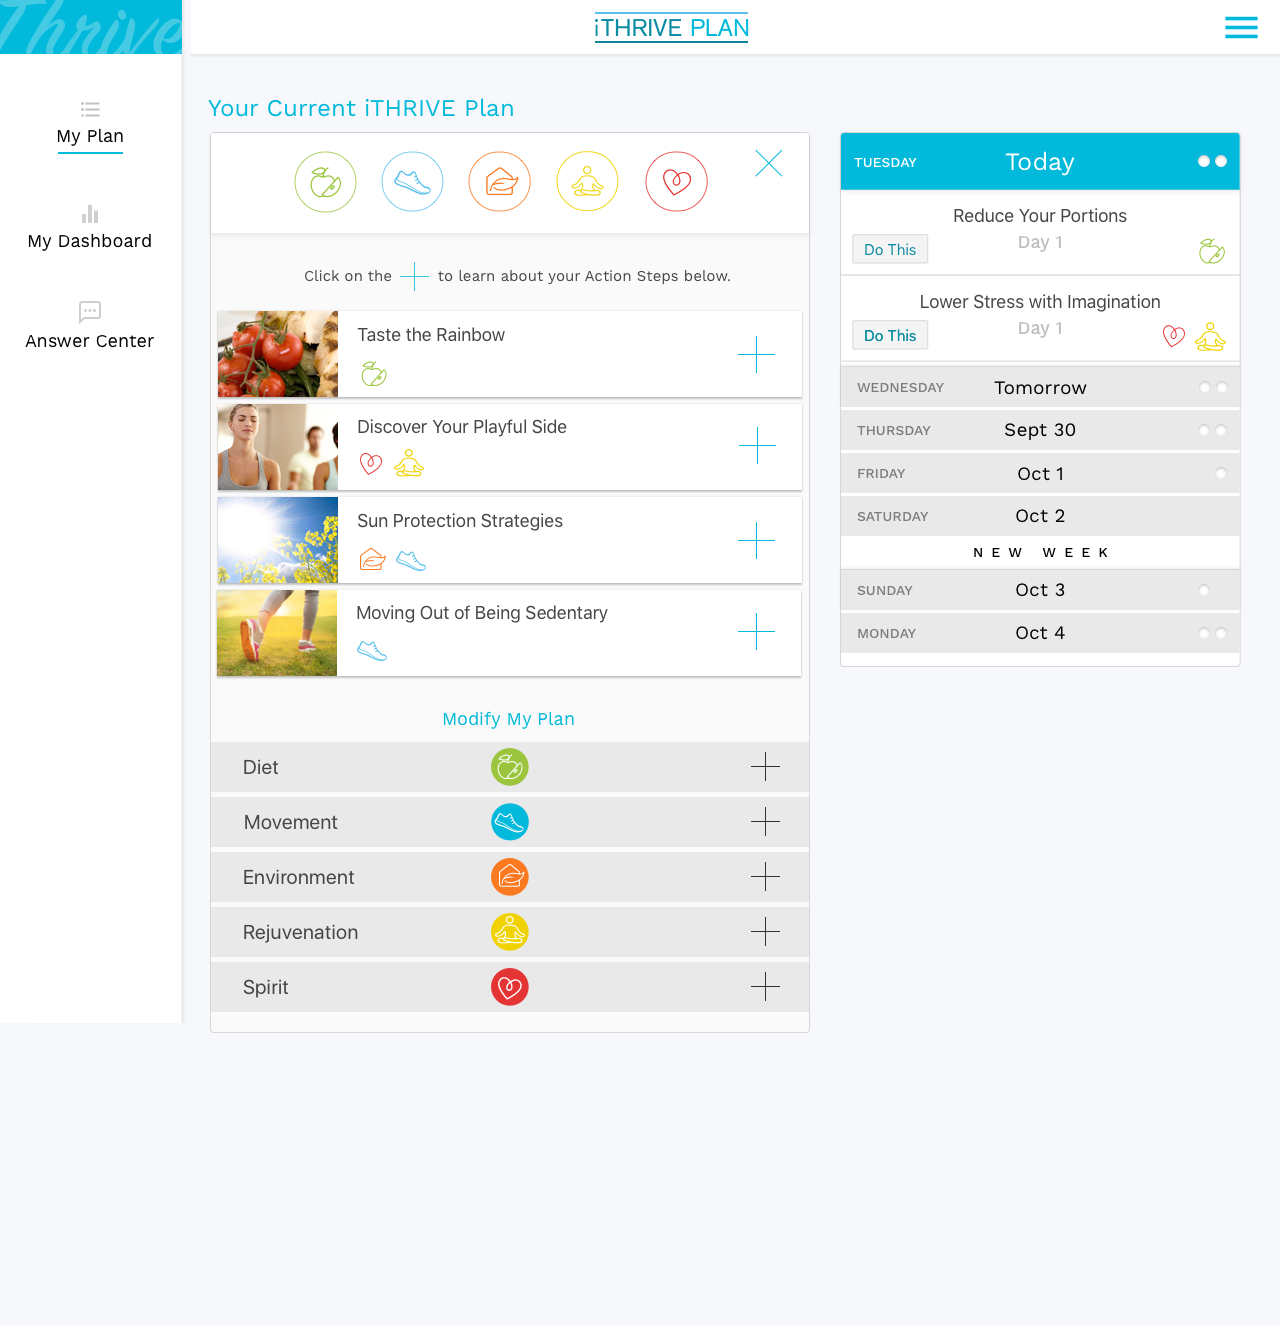
==== index.html @ 88c5feff "adding files" ====
<!DOCTYPE html>
<html>
  <head>
    <meta charset="UTF-8">
    <title>ithrive - do this</title>
	
	<style type="text/css">
	  
   		body, html {
			margin: 0;
			padding: 0;
			height: 100%;
		}
		body {
 			background: #F7F8FB url(images/bg.png) repeat-x; 
			/*background: #fff;*/
		}
	    
	    
	    #top {
		    height:3px;
		    width:100%;
		    background: #F9B804;
		    position:fixed;
		    top:0;
		}
		
		#centerCol {
			margin-left: auto;
			margin-right: auto;
			padding-left: 170px;
			padding-bottom: 160px;
			width: 1099px;
		}

		#left_nav {
			position: fixed;
			left: 0;
			top: 0;
			background: url(images/navbg.png) left bottom no-repeat;
			height: 100%;
		}

		.burger {
			position: fixed;
			right: 22px;
			top:16px;
		}	
  </style>

  </head>
  <body>
  	<div id="centerCol">
		<img src="images/site.png" alt="" />
  	<div>
  	<div id="left_nav">
  		<img src="images/nav.png" alt="" />
	</div>
	<img class="burger" src="images/hamburger.png" alt="" />
  </body>
</html>
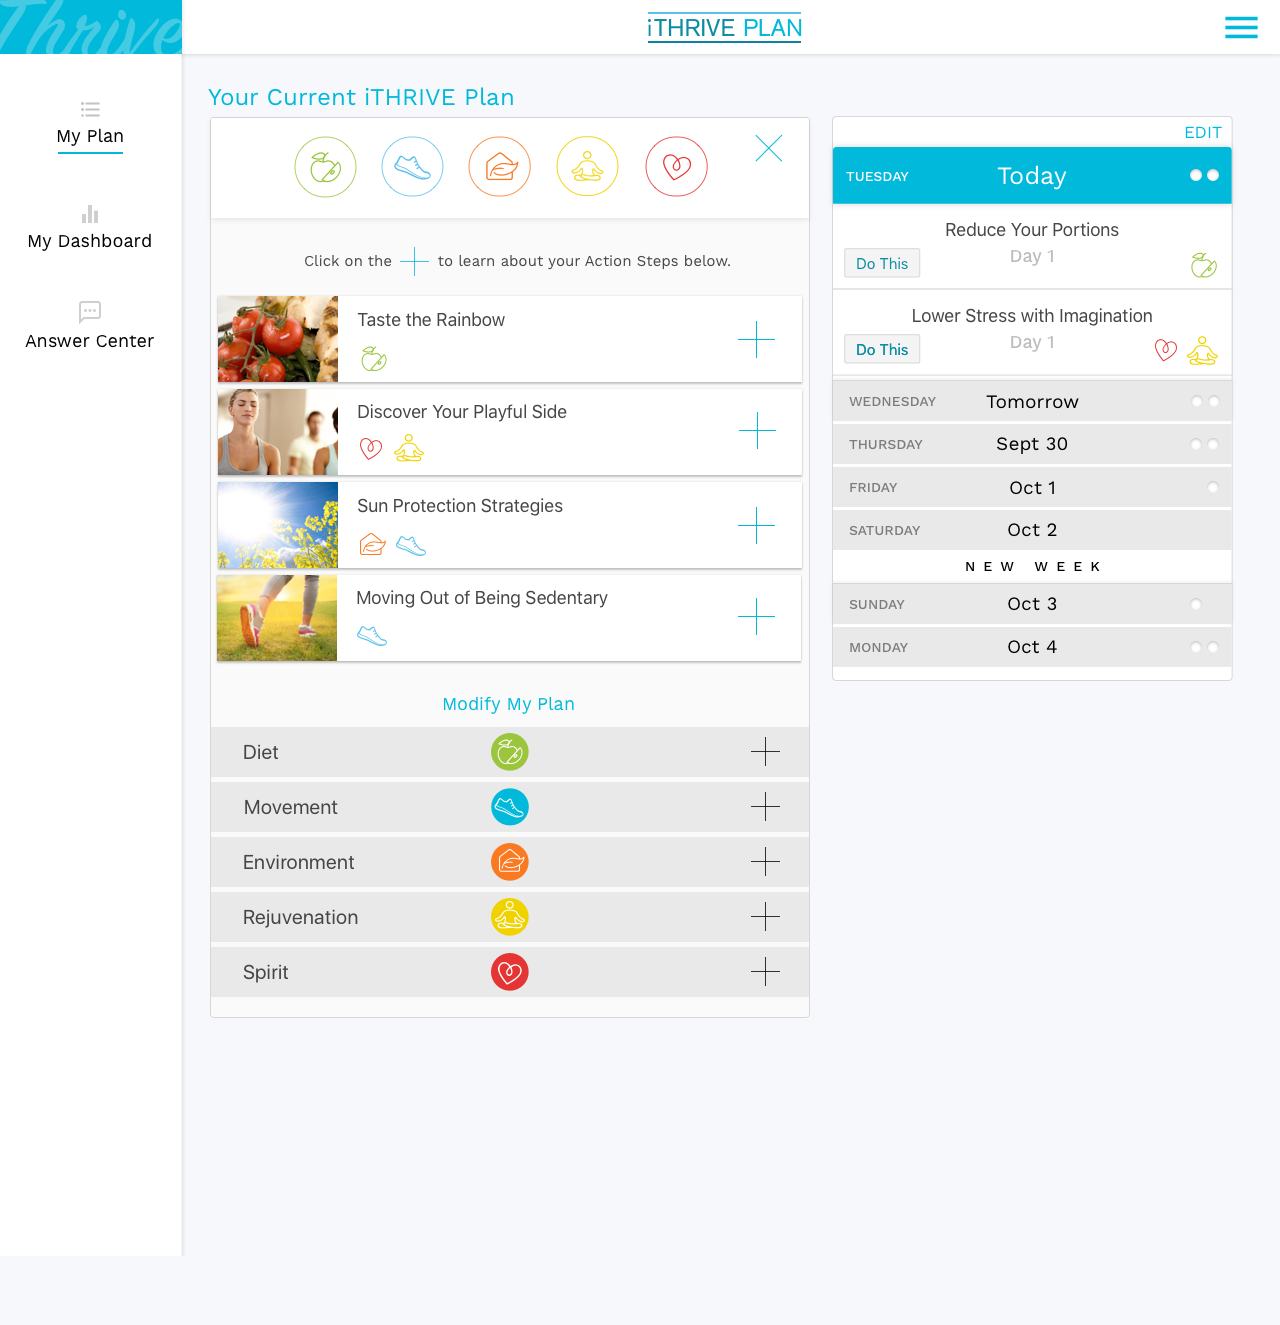
==== commit ef70b058: "add" ====
--- a/index.html
+++ b/index.html
@@ -37,12 +37,12 @@
 			position: fixed;
 			left: 0;
 			top: 0;
-			background: url(images/navbg.png) left bottom no-repeat;
+			/*background: url(images/navbg.png) left bottom no-repeat;*/
 			height: 100%;
 		}
 
 		.burger {
-			position: fixed;
+			position: absolute;
 			right: 22px;
 			top:16px;
 		}	
@@ -52,10 +52,10 @@
   <body>
   	<div id="centerCol">
 		<img src="images/site.png" alt="" />
+		<img class="burger" src="images/hamburger.png" alt="" />
   	<div>
   	<div id="left_nav">
   		<img src="images/nav.png" alt="" />
-	</div>
-	<img class="burger" src="images/hamburger.png" alt="" />
+	</div>	
   </body>
 </html>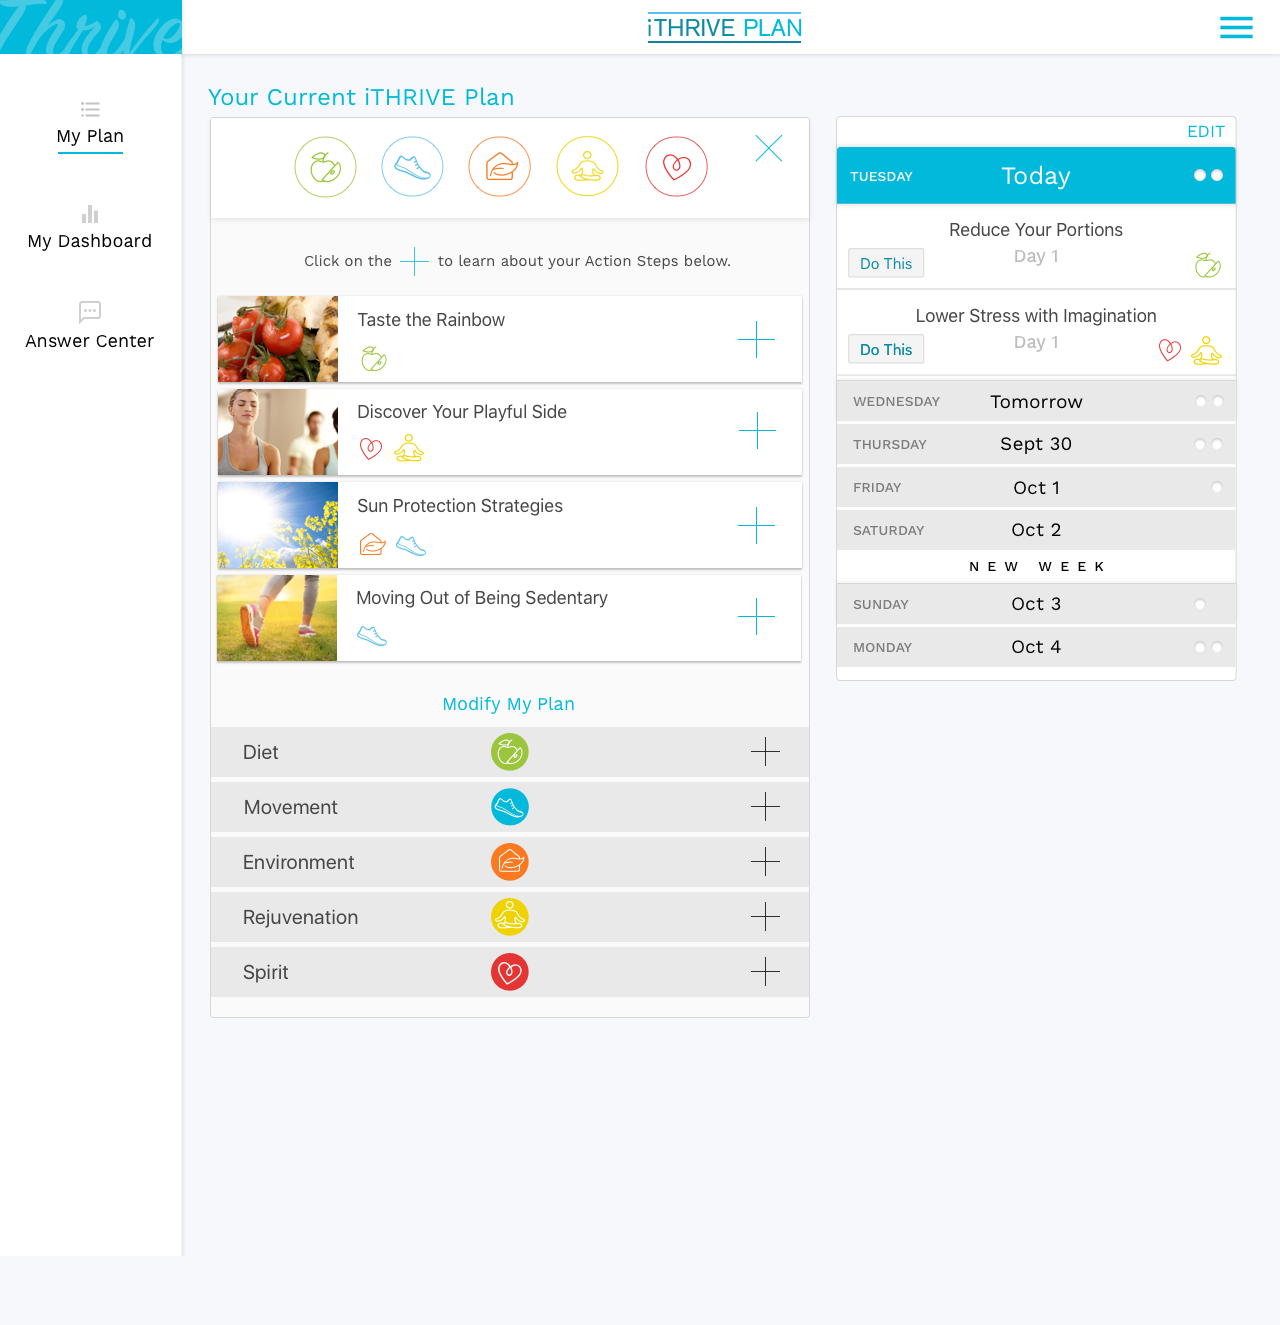
==== commit aa9eff05: "add" ====
--- a/index.html
+++ b/index.html
@@ -5,17 +5,12 @@
     <title>ithrive - do this</title>
 	
 	<style type="text/css">
-	  
-   		body, html {
-			margin: 0;
-			padding: 0;
-			height: 100%;
-		}
+   		body, html {margin: 0; padding: 0; height: 100%;}
+   		
 		body {
  			background: #F7F8FB url(images/bg.png) repeat-x; 
 			/*background: #fff;*/
 		}
-	    
 	    
 	    #top {
 		    height:3px;
@@ -26,6 +21,7 @@
 		}
 		
 		#centerCol {
+			position: relative;
 			margin-left: auto;
 			margin-right: auto;
 			padding-left: 170px;
@@ -45,7 +41,17 @@
 			position: absolute;
 			right: 22px;
 			top:16px;
-		}	
+		}
+
+		div.positioner {
+			position: absolute;
+			left: 826px;
+		}
+
+		.sched {
+			position: fixed;
+			top:116px;
+		}
   </style>
 
   </head>
@@ -53,6 +59,9 @@
   	<div id="centerCol">
 		<img src="images/site.png" alt="" />
 		<img class="burger" src="images/hamburger.png" alt="" />
+		<div class="positioner">
+			<img class="sched" src="images/sched.png" alt="" />
+		</div>	
   	<div>
   	<div id="left_nav">
   		<img src="images/nav.png" alt="" />
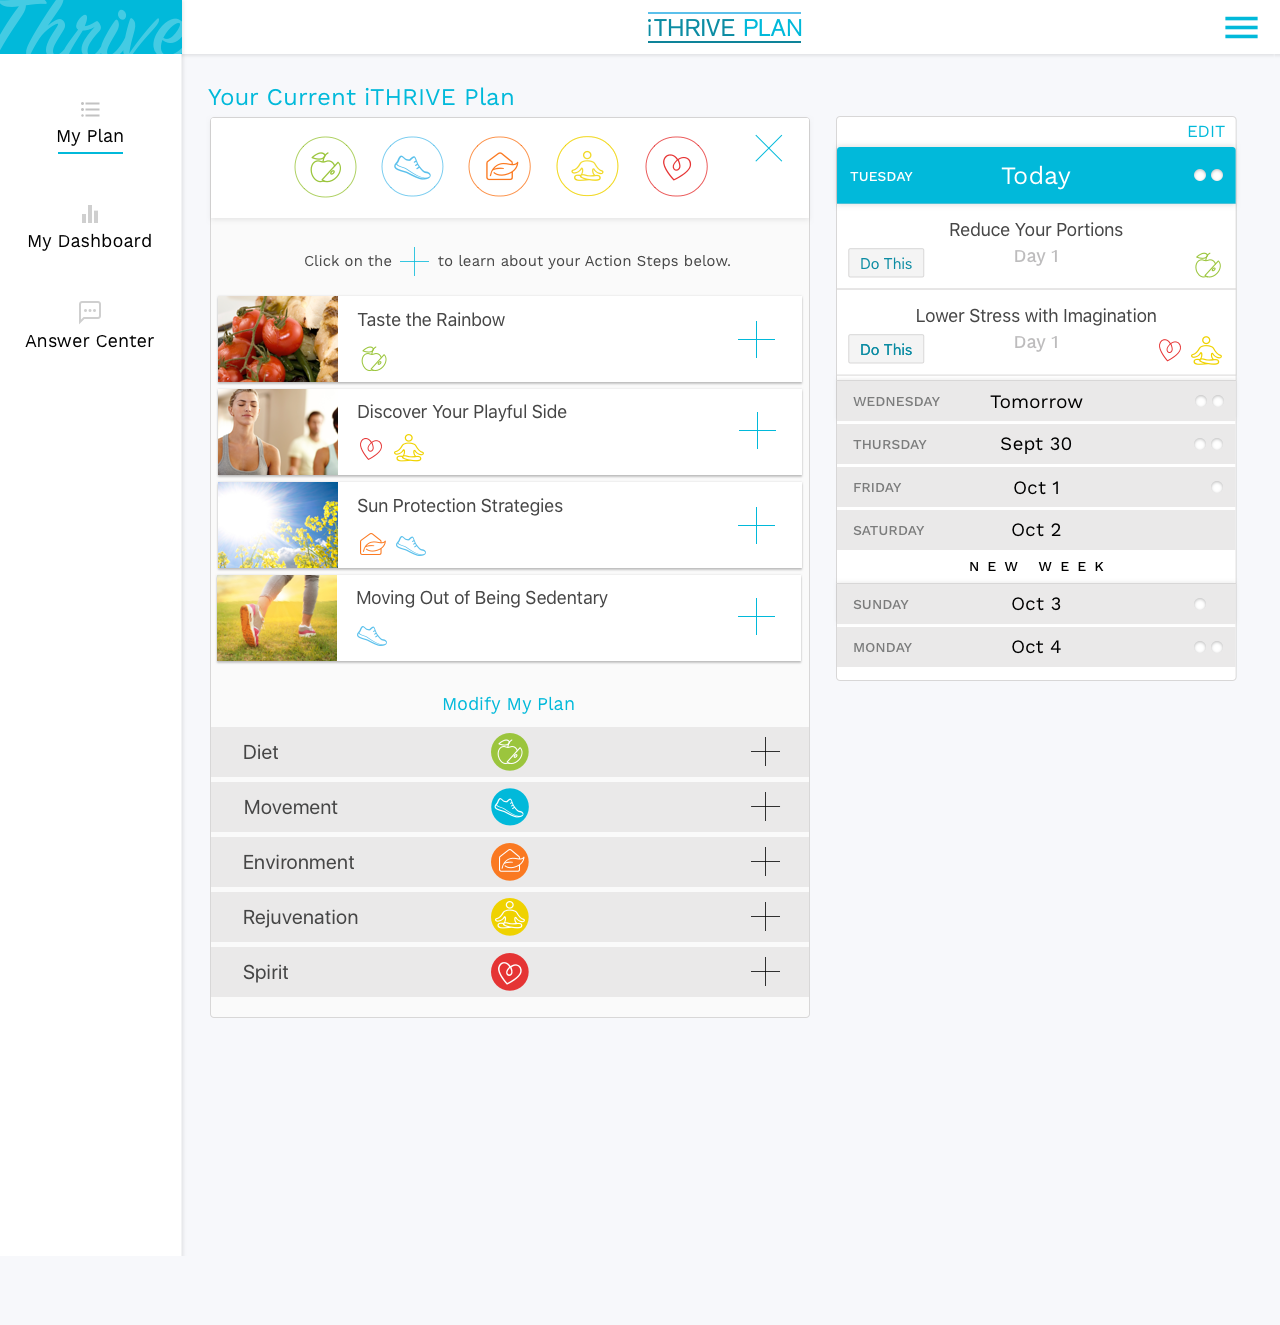
==== commit bbc28b6c: "add" ====
--- a/index.html
+++ b/index.html
@@ -6,7 +6,7 @@
 	
 	<style type="text/css">
    		body, html {margin: 0; padding: 0; height: 100%;}
-   		
+
 		body {
  			background: #F7F8FB url(images/bg.png) repeat-x; 
 			/*background: #fff;*/
@@ -38,7 +38,7 @@
 		}
 
 		.burger {
-			position: absolute;
+			position: fixed;
 			right: 22px;
 			top:16px;
 		}
@@ -58,13 +58,14 @@
   <body>
   	<div id="centerCol">
 		<img src="images/site.png" alt="" />
-		<img class="burger" src="images/hamburger.png" alt="" />
+		
 		<div class="positioner">
 			<img class="sched" src="images/sched.png" alt="" />
 		</div>	
   	<div>
   	<div id="left_nav">
   		<img src="images/nav.png" alt="" />
-	</div>	
+	</div>
+	<img class="burger" src="images/hamburger.png" alt="" />	
   </body>
 </html>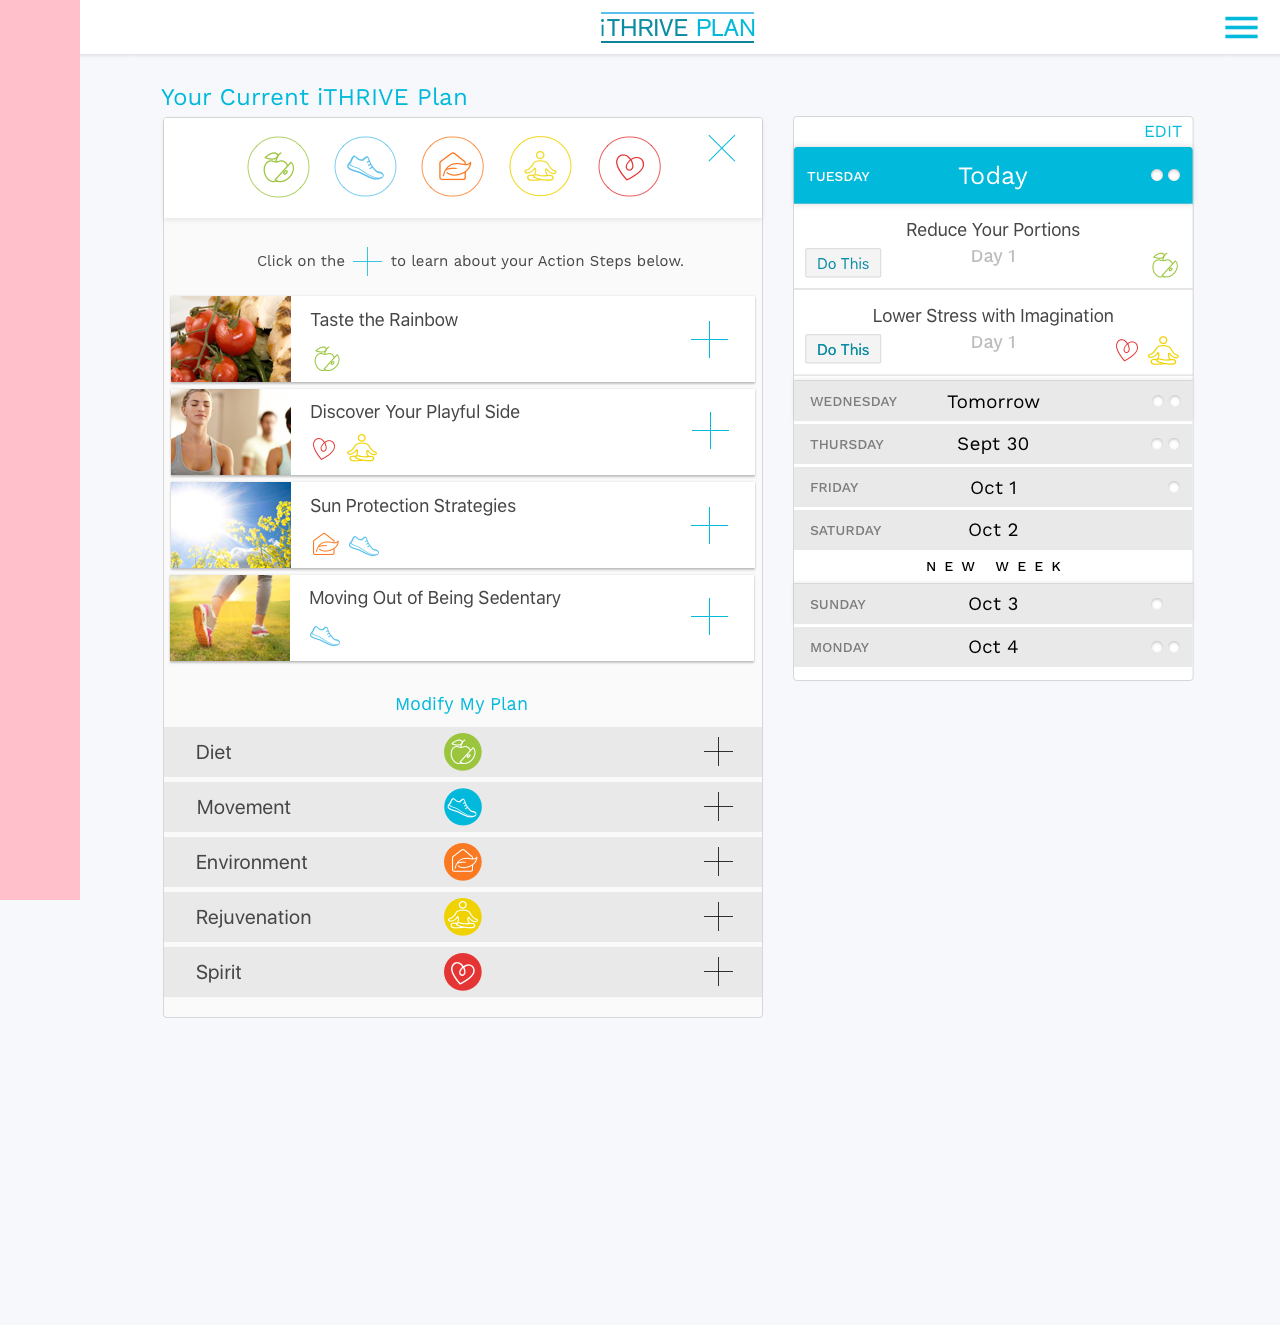
==== commit f7b09d04: "media queries added" ====
--- a/index.html
+++ b/index.html
@@ -4,56 +4,7 @@
     <meta charset="UTF-8">
     <title>ithrive - do this</title>
 	
-	<style type="text/css">
-   		body, html {margin: 0; padding: 0; height: 100%;}
-
-		body {
- 			background: #F7F8FB url(images/bg.png) repeat-x; 
-			/*background: #fff;*/
-		}
-	    
-	    #top {
-		    height:3px;
-		    width:100%;
-		    background: #F9B804;
-		    position:fixed;
-		    top:0;
-		}
-		
-		#centerCol {
-			position: relative;
-			margin-left: auto;
-			margin-right: auto;
-			padding-left: 170px;
-			padding-bottom: 160px;
-			width: 1099px;
-		}
-
-		#left_nav {
-			position: fixed;
-			left: 0;
-			top: 0;
-			/*background: url(images/navbg.png) left bottom no-repeat;*/
-			height: 100%;
-		}
-
-		.burger {
-			position: fixed;
-			right: 22px;
-			top:16px;
-		}
-
-		div.positioner {
-			position: absolute;
-			left: 826px;
-		}
-
-		.sched {
-			position: fixed;
-			top:116px;
-		}
-  </style>
-
+  <link rel="stylesheet" type="text/css" href="styles.css">
   </head>
   <body>
   	<div id="centerCol">
@@ -64,7 +15,7 @@
 		</div>	
   	<div>
   	<div id="left_nav">
-  		<img src="images/nav.png" alt="" />
+  		
 	</div>
 	<img class="burger" src="images/hamburger.png" alt="" />	
   </body>
--- a/styles.css
+++ b/styles.css
@@ -0,0 +1,61 @@
+
+body, html {margin: 0; padding: 0; height: 100%;}
+
+body {
+		background: #F7F8FB url(images/bg.png) repeat-x; 
+}
+
+#top {
+    height:3px;
+    width:100%;
+    background: #F9B804;
+    position:fixed;
+    top:0;
+}
+
+#centerCol {
+	position: relative;
+	margin-left: auto;
+	margin-right: auto;
+	padding-left: 110px;
+	padding-bottom: 160px;
+	width: 1099px;
+}
+
+#left_nav {
+	position: fixed;
+	left: 0;
+	top: 0;
+	width: 183px;
+	background: url(images/nav.png) no-repeat;
+	height: 100%;
+}
+
+.burger {
+	position: fixed;
+	right: 22px;
+	top:16px;
+}
+
+.positioner {
+	position: absolute;
+	left: 780px;
+}
+
+.sched {
+	position: fixed;
+	top:116px;
+}
+@media only screen and (max-width: 1300px) {
+	#left_nav {
+		width: 80px;
+		background-image: none;
+		background-color: pink;
+    }
+    #centerCol {
+    	padding-left: 76px;
+    }
+	.positioner {
+		left:736px;
+	}
+}
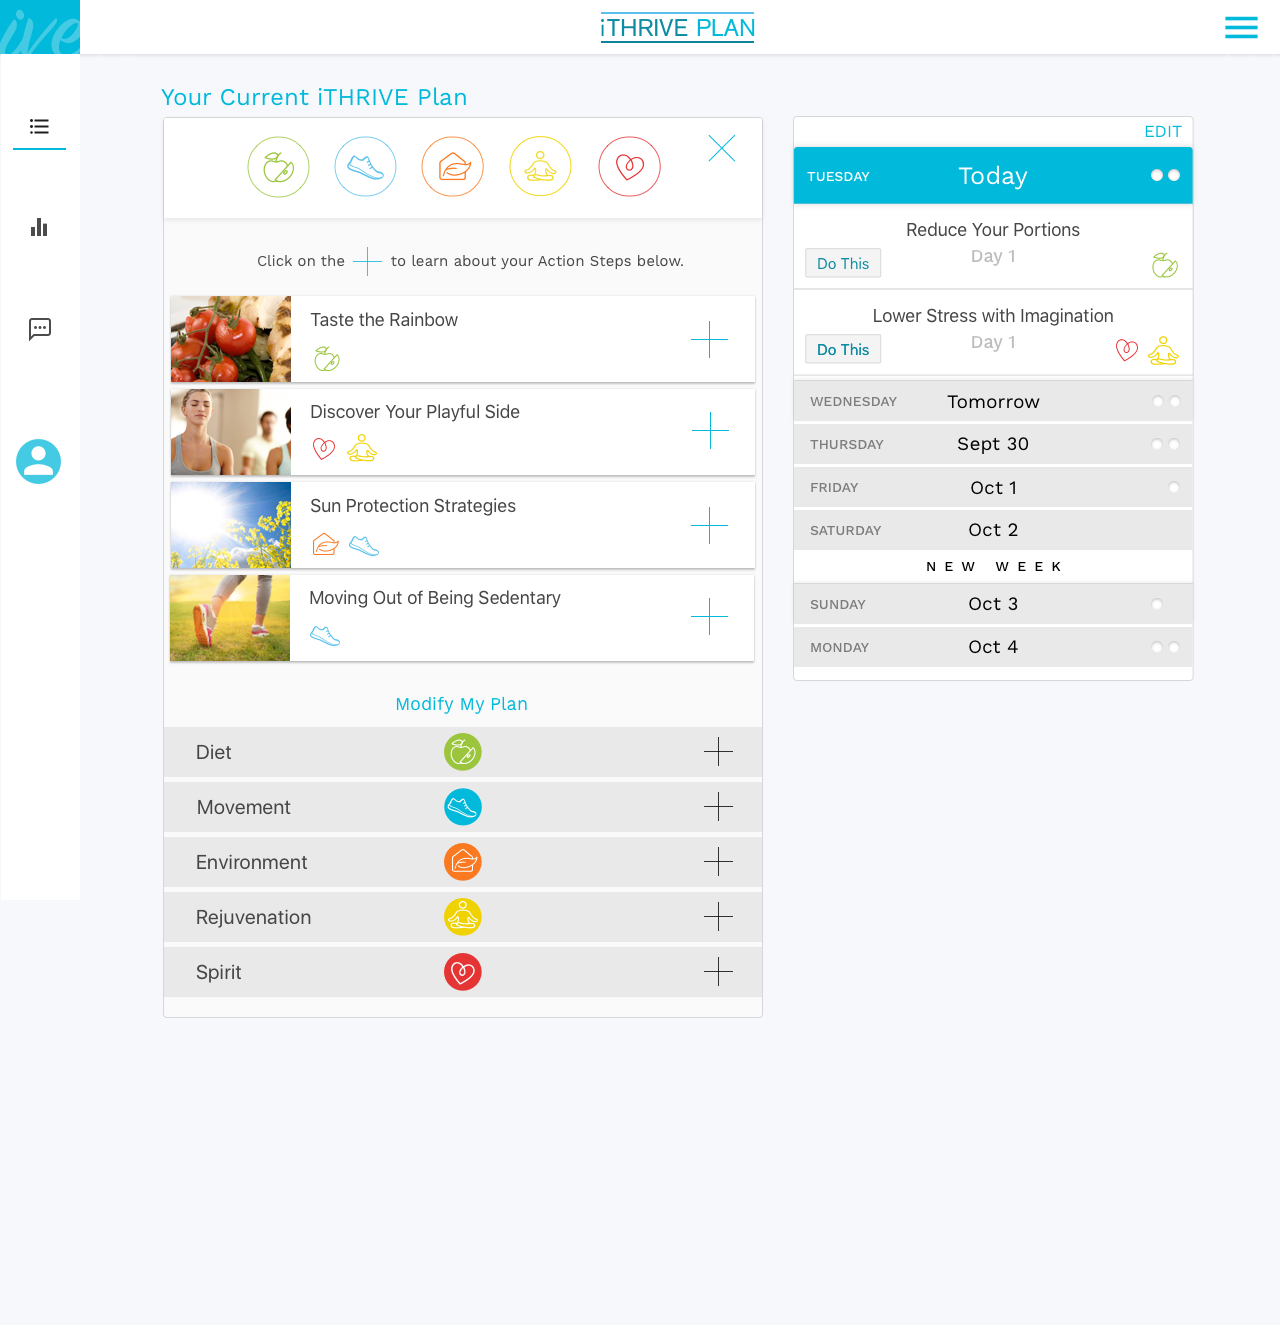
==== commit 0d9dbd98: "responsive" ====
--- a/index.html
+++ b/index.html
@@ -1,22 +1,20 @@
 <!DOCTYPE html>
 <html>
-  <head>
-    <meta charset="UTF-8">
-    <title>ithrive - do this</title>
-	
-  <link rel="stylesheet" type="text/css" href="styles.css">
-  </head>
+<head>
+<meta charset="UTF-8">
+<title>ithrive - do this</title>
+
+<link rel="stylesheet" type="text/css" href="styles.css">
+</head>
   <body>
-  	<div id="centerCol">
-		<img src="images/site.png" alt="" />
-		
-		<div class="positioner">
-			<img class="sched" src="images/sched.png" alt="" />
-		</div>	
-  	<div>
-  	<div id="left_nav">
-  		
-	</div>
-	<img class="burger" src="images/hamburger.png" alt="" />	
+    <div id="centerCol">
+      <a href="index2.html"><img src="images/site.png" alt="" /></a>
+
+      <div class="positioner">
+        <img class="sched" src="images/sched.png" alt="" />
+      </div>	
+    <div>
+    <div class="left_nav"></div>
+    <img class="burger" src="images/hamburger.png" alt="" />	
   </body>
 </html>--- a/styles.css
+++ b/styles.css
@@ -2,7 +2,8 @@
 body, html {margin: 0; padding: 0; height: 100%;}
 
 body {
-		background: #F7F8FB url(images/bg.png) repeat-x; 
+		background: #F7F8FB url(images/bg.png) center -21px repeat-x;
+		position: relative; 
 }
 
 #top {
@@ -22,13 +23,17 @@
 	width: 1099px;
 }
 
-#left_nav {
+.left_nav {
 	position: fixed;
 	left: 0;
 	top: 0;
 	width: 183px;
 	background: url(images/nav.png) no-repeat;
 	height: 100%;
+}
+
+.ccenter {
+	background: url(images/nav-brand.png) no-repeat;
 }
 
 .burger {
@@ -46,16 +51,35 @@
 	position: fixed;
 	top:116px;
 }
+
+.centerlogo {
+	position: absolute;
+	top: 0px;
+	left: -6px;
+}
+
 @media only screen and (max-width: 1300px) {
-	#left_nav {
+	.left_nav, .left_nav.ccenter {
 		width: 80px;
-		background-image: none;
-		background-color: pink;
+		background: url(images/nav-min.png) no-repeat;
     }
+
     #centerCol {
     	padding-left: 76px;
     }
+
+	.withlogo {
+		background-position:0 0;
+	}
+
+	.withlogo #centerCol {
+		padding-top: 21px;
+	}
+
 	.positioner {
 		left:736px;
 	}
+	.centerlogo {
+	top: -49px;
+	}
 }
